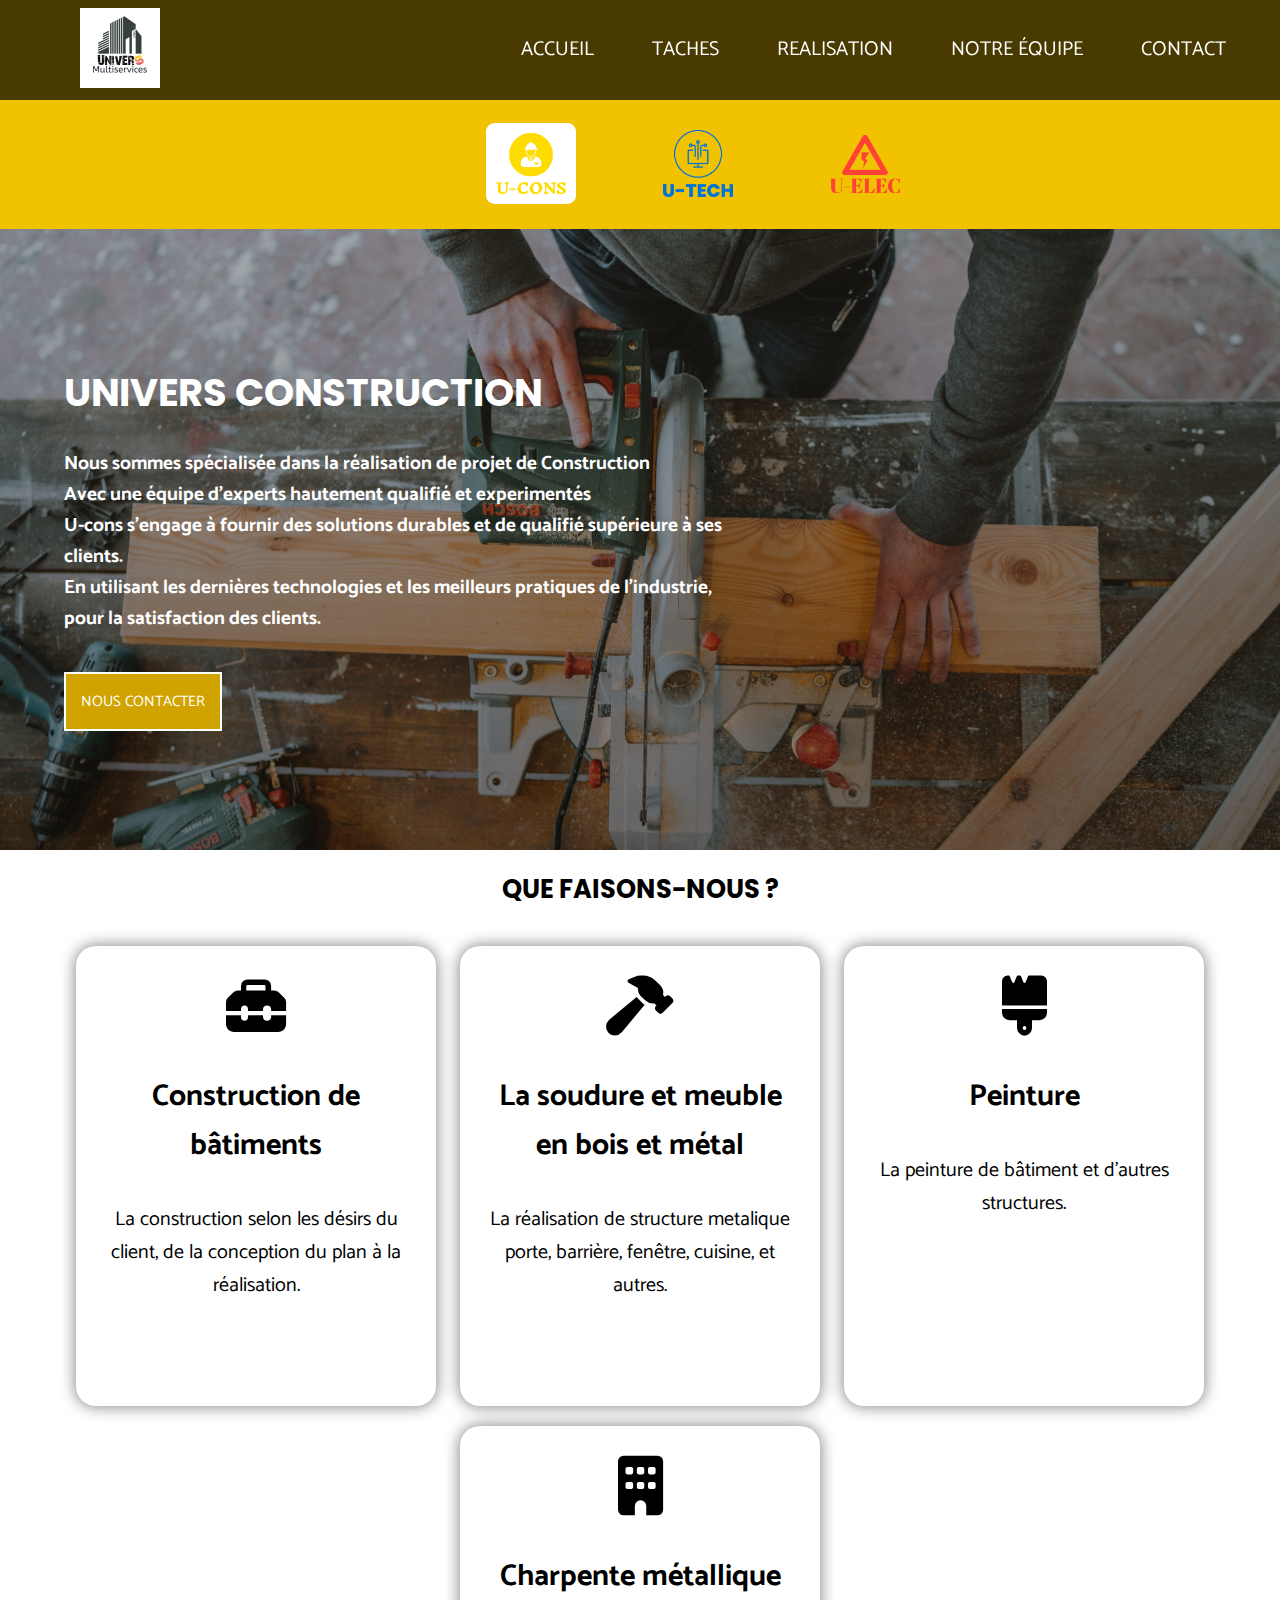
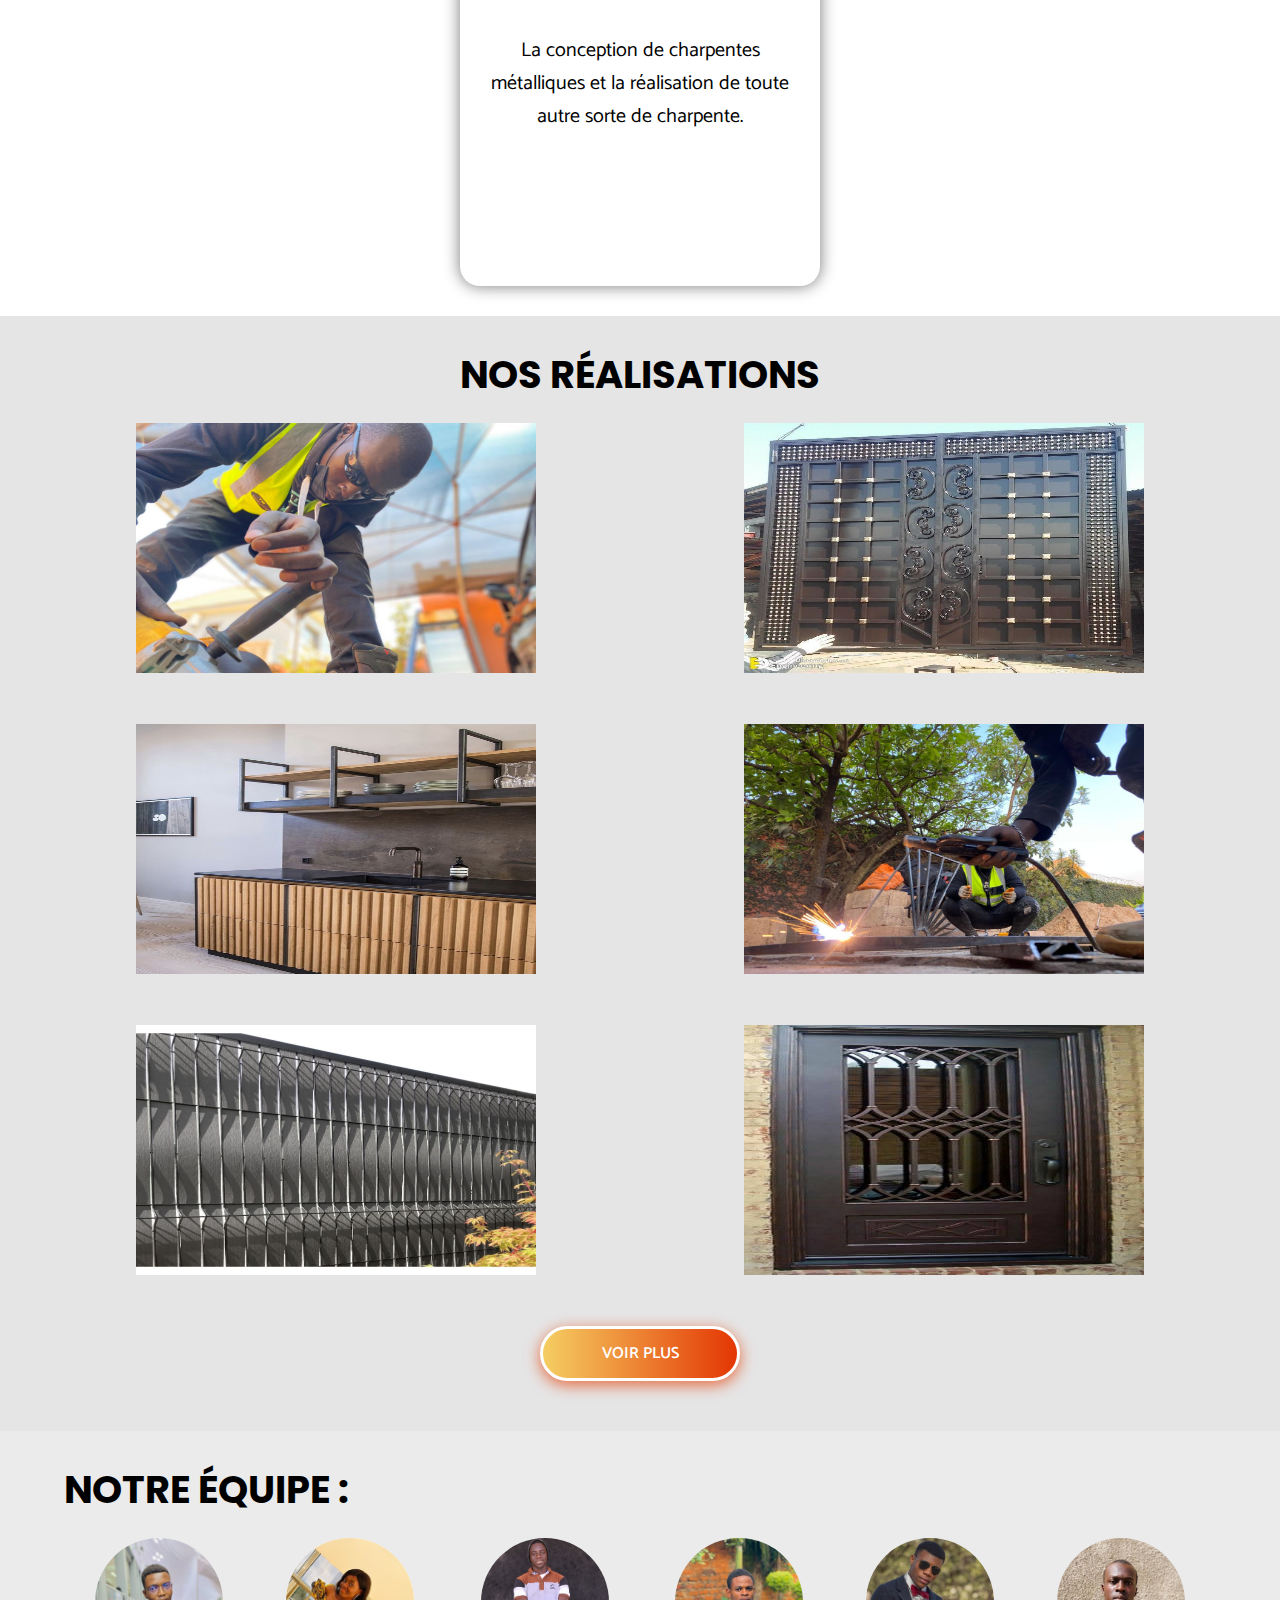
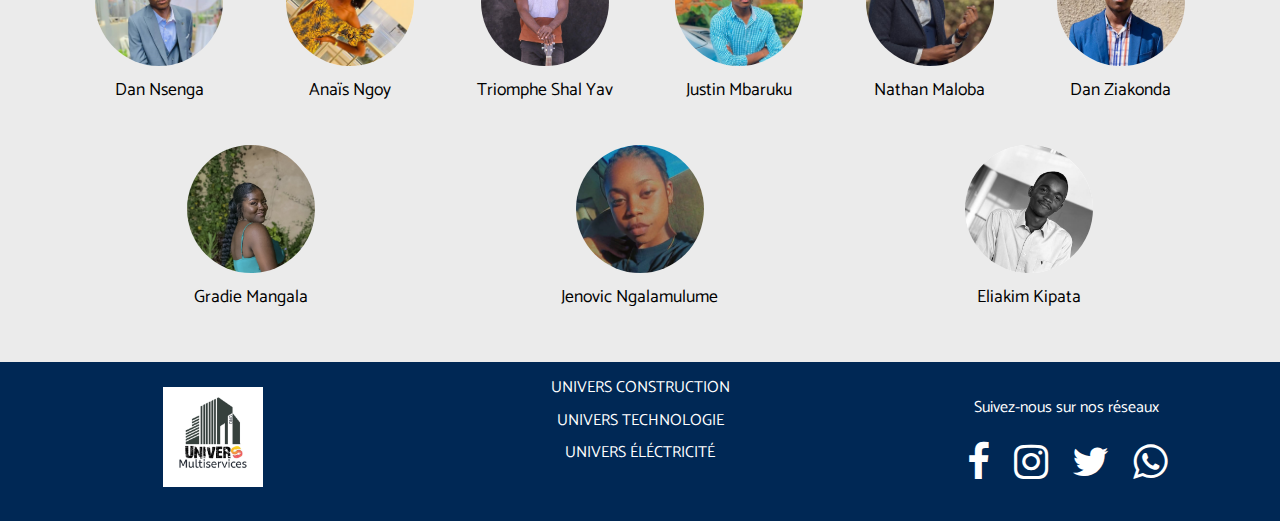
==== U-Cons/u-cons.html @ 7cdd1bfb "um" ====
<!DOCTYPE html>
<html lang="en">
<head>
    <meta charset="UTF-8">
    <meta name="viewport" content="width=device-width, initial-scale=1.0">
    <link rel="stylesheet" href="u-cons.css">
    <link rel="stylesheet" href="css/all.css">
    <link rel="stylesheet" href="https://cdnjs.cloudflare.com/ajax/libs/font-awesome/4.7.0/css/font-awesome.min.css">
    <title>U-Cons</title> 
</head>

<body>
    <script>
        function myFunction() {
            var x = document.getElementById("myTopnav");
            if (x.className === "head") {
              x.className += " responsive";
            } else {
              x.className = "head";
            }
          }
    </script>

    <header>
        <div class="head" id="myTopnav">
            <a href="../index.html" >
                <img src="um-logo.jpg" class="logo"alt="">
            </a>
            <ul>
                <li><a href="../index.html">Accueil</a></li>
                <li><a href="#taches">TACHES</a></li>
                <li><a href="#realisation">REALISATION</a></li>
                <li><a href="#team">NOTRE ÉQUIPE</a></li>
                <li><a href="#footer">CONTACT</a></li>
                <!--<li><a href="https://wa.me/message/PMEZ232IOJERG1"><i class="fa fa-whatsapp" style="font-size:28px"></i></i></a></li>-->
            </ul>
            <a href="javascript:void(0);" class="icon" onclick="myFunction()">
                <i class="fa fa-bars"></i>
            </a>            
        </div>
        <div class="navbar">
            <ul>
                <li><a href="u-cons.html"><img class="u-cons" src="Logos/u-cons/logo-no-background.png" alt=""></a></li>
                <li><a href="../u-tech/u-tech.html"><img class="u-tech" src="Logos/u-tech/logo-no-background.png" alt=""></a></li>
                <li><a href="../U_ELEC/ulec.html"><img class="u-elec" src="Logos/u-elec/logo-no-background.png" alt=""></a></li>
            </ul>
        </div>
    </header>
    <div class="body">
        <div class="first" id="first">
            <p>
                <h1>UNIVERS CONSTRUCTION</h1><br>
                <h6>Nous sommes spécialisée dans la réalisation de projet de Construction 
                    <br>Avec une équipe d'experts hautement qualifié et experimentés
                   <br>U-cons s'engage à fournir des solutions durables et de qualifié supérieure à ses clients.
                   <br>En utilisant les dernières technologies et les meilleurs pratiques de l'industrie, pour la satisfaction des clients.
                </h6><br><br>
                <a href="contact.html" class="button">NOUS CONTACTER</a>
            </p>
        </div>
        <div class="taches" id="taches">
            <h1>QUE FAISONS-NOUS ?</h1><br>
            <ul>
                <li>
                    <i class="fas fa-toolbox"></i><br><br>
                    <h2>Construction de bâtiments</h2> <br>
                    La construction selon les désirs du client, de la conception du plan à la réalisation.
                </li>
                <li>
                    <i class="fas fa-hammer"></i><br><br>
                    <h2>La soudure et meuble en bois et métal</h2><br>
                    La réalisation de structure metalique porte, barrière, fenêtre, cuisine, et autres.  
                </li>
                <li>
                    <i class="fas fa-brush"></i><br><br>
                    <h2>Peinture</h2> <br>
                    La peinture de bâtiment et d'autres structures.
                </li>
                <li>
                    <i class="fas fa-building"></i><br><br>
                    <h2>Charpente métallique</h2> <br>
                    La conception de charpentes métalliques et la réalisation de toute autre sorte de charpente.
                </li>
            </ul>
        </div>
        <div class="realisation" id="realisation">
            <h1>NOS RÉALISATIONS</h1>
            <ul>
                <li>
                    <img src="./images/dan (1).jpg" alt="">
                </li>
                <li>
                    <img src="./images/barriere (1).jpg" alt="">
                </li>
                <li>
                    <img src="./images/cuisine.jpg" alt="">
                </li>
                <li>
                    <img src="./images/IMG-20230722-WA0054.jpg" alt="">
                </li>
                <li>
                    <img src="./images/grillage.jpg" alt="">
                </li>
                <li>
                    <img src="./images/porte 3.jpg" alt="">
                </li>
            </ul>
            <button class="btn-hover color-2"><a href="realisation.html">VOIR PLUS</a></button>
        </div> 
        <div class="team" id="team">
            <H1>NOTRE ÉQUIPE :</H1>
            <ul class="mates">
                <li>
                    <a href="#"><img src="./images/dan nsenga.jpg" alt="" >
                    <br>Dan Nsenga
                    </a>
                </li>
                <li>
                    <a href="#"><img src="./images/anais2.jpg" alt="" >
                    <br>Anaïs Ngoy 
                    </a>
                </li>
                <li>
                    <a href="#"><img src="./images/triomphe.jpg" alt="" >
                    <br>Triomphe Shal Yav
                    </a>
                </li>
                <li>
                    <a href="#"><img src="./images/mbaruku.jpg" alt="">
                    <br>Justin Mbaruku
                    </a>
                </li>
                <li>
                    <a href="#"><img src="./images/nathan maloba.jpg" alt="">
                    <br>Nathan Maloba
                    <br></a>
                </li>
                <li>
                    <a href="#"><img src="./images/dan malonga.jpg" alt="">
                    <br>Dan Ziakonda
                    <br></a>
                </li>
                <li>
                    <a href="#"><img src="./images/gradie mangala.jpg" alt="">
                    <br>Gradie Mangala
                    <br></a>
                </li>
                <li>
                    <a href="#"><img src="./images/jenovic.jpg" alt="">
                    <br>Jenovic Ngalamulume
                    <br></a>
                </li>
                <li>
                    <a href="#"><img src="./images/eliakim.jpg" alt="">
                    <br>Eliakim Kipata
                    <br></a>
                </li>
            </ul>
        </div>
    </div>
    <footer class="ng-footer ng-footer-simple" id="footer">
        <section class="ng-footer-contact">
            <div class="ng-footer-links ng-footer-section">
                <img src="um-logo.jpg" alt="univers multi-services logo">
            </div>
            <div class="ng-footer-address ng-footer-section">
                <ul>
                    <li><a href="u-cons.html">UNIVERS CONSTRUCTION</a></li>
                    <li><a href="../u-tech/u-tech.html">UNIVERS TECHNOLOGIE</a></li>
                    <li><a href="../U_ELEC/ulec.html">UNIVERS ÉLÉCTRICITÉ</a></li>
                </ul>
            </div>
            <div class="ng-footer-social-icons ng-footer-section">
                <p>Suivez-nous sur nos réseaux</p>
                <a href="https://m.facebook.com/profile.php?id=100095382576963">
                    <i class="fa fa-facebook" aria-hidden="true"></i>
                </a>
                <a href="https://instagram.com/univers.multiservices?igshid=MzNlNGNkZWQ4Mg==">
                    <i class="fa fa-instagram" aria-hidden="true"></i>
                </a>
                <a href="https://twitter.com/UMservices0?t=m61WfMHbn_RxXPccQT-txw&s=08">
                    <i class="fa fa-twitter" aria-hidden="true"></i>
                </a>
                <a href="https://wa.me/message/PMEZ232IOJERG1">
                    <i class="fa fa-whatsapp" aria-hidden="true"></i>
                </a>
            </div>
        </section>
    </footer>

</body>
</html>
---- U-Cons/u-cons.css ----
@import url('https://fonts.googleapis.com/css2?family=Catamaran:wght@600&family=Poppins:wght@500&display=swap');
*{
    margin: 0;
    padding: 0;
    font-family: 'Catamaran', sans-serif;
    scroll-behavior: smooth;
}
a{
    text-decoration: none;
    color: white;
}
ul{
    list-style: none;
    display: flex;
    justify-content: space-around;
}
.head{
    top: 0;
    display: flex;
    align-items: center;
    justify-content: space-between;
    position: fixed;
    background-color:rgba(0, 0, 0, 0.7);
    width:100%;
    height: 100px;
    line-height: 100px;
    text-transform: uppercase;
    font-size: 20px;
    overflow: hidden;
}

.head li a{
    color: white;
    transition: all 0.4s;
    padding: 4px;
    border-radius: 5px;
}
.head li a:hover{
    background-color: white;
    color: black;
}
.head .icon{
    display: none;
    color: white;
}
.logo{
    position: relative;
    top: 20px;
    left: 100%;
    width: 80px;
}
.head li{
    margin-right: 50px;
}
.navbar{
    background:#f0c200;
    padding: 1vw 35%;
    padding-top: 120px;
}
.navbar ul{
    align-items: center;
}
.navbar img{
    width: clamp(70px,4vw,100px);
    height: auto;
    padding: 10px ;
}

.navbar li{
    margin: 0 10%;
}
.u-cons{
    border-radius: 10%;
    background-color:rgb(255, 255, 255);
}
h1{
    font-family: 'Poppins';
    font-size: clamp(20px, 3vw, 70px);
}
h6{
    font-size: clamp(15px, 1.5vw, 25px);
}
p{
    padding: 5%;
}
.first{
    padding: 20px 5%;
    color: white;
    background: linear-gradient(rgba(0, 0, 0, 0.3), rgba(0, 0, 0, 0.5)),url(./images/batiment\ \(1\).jpg)no-repeat center;
    background-size: cover;
}
.first h6{
    padding-right: 40%;
}
.button{
    padding: 15px;
    color: white;
    font-size: 15px;
    background-color: #d1a300;
    border: white solid 2px;
    transition: all 0.4s;
    cursor: pointer;
}
.button:hover{
    color: #d1a300;
    background-color: white;
    border: #d1a300 solid 2px;

}
.taches{
    text-align: center;
    padding: 20px 5%;
}
.taches h1{
    font-family: 'Poppins';
    font-weight: bold;
    font-size: clamp(20px, 2vw, 70px);
}
.taches ul{
    flex-wrap: wrap;
    align-items: center;
}
.taches li{
    box-shadow: 0px 0px 15px 1px #888888;
    height: 400px;
    width: 300px;
    margin: 10px;
    border-radius: 20px;
    padding: 30px;
    font-size: 20px;
    transition: all 0.3s;
}
.taches li:hover{
    height: 440px;
    width: 330px;
    color: white;
    background-color: #ffdd00;
}
.taches i{
    color: #ffdd00 auto;
    font-size: 60px;
}

.taches h2{
    font-size: 30px;
    font-weight: bold;
}
.team{
    padding: 30px 5%;
    background: #ebebeb;
}
.team ul{
    font-size: 1.1rem;
    flex-wrap: wrap;
    text-align: center;
}
.team img{
    background: white;
    width: clamp(100px, 10vw, 200px);
    border-radius:100% ;
}
.team li{
    margin: 20px ;
}
.team a{
    color: black;
}
.realisation{
    background-color: rgba(0, 0, 0, 0.1);
    text-align: center;
    padding: 30px 2.5%;
    font-size: clamp(20px, 1vw, 50px);
}
.realisation ul{
    flex-wrap: wrap;
}
.realisation li{
    margin: 20px;
}
.realisation li h6{
    color: white;
    font-weight: 400;
}
.realisation img{
    width: 25rem;
    height: 250px;
}
/*
*
*
*  THIS IS DRAFT
*
*
*/



/*
*
*
*  THIS IS DRAFT
*
*
*/


.slide {
    width: 580px;
    height: 435px;
    color: white;
    line-height: 250px;
    font-size: 60px;
    font-weight: bold;
    text-align: center;
    
}

.slider {
    padding: 20px auto;
    justify-content: center;
    position: relative;
    width: 580px;
    height: 435px;
    margin: 0 auto;
}
.slide img{
    width: 100%;
}
.slider .viewport {
    overflow: hidden;
}

.slider .tape {
    list-style: none;
    left: 0;
    position: relative;
    transition: left 1s ease-out;
}

.slider .tape>li {
    float: left;
    position: relative;
}

.slider .next,
.slider .prev {
    color: #FFF;
    background: rgba(0,0,0,0.4);
    z-index: 100;
    position: absolute;
    top: 46px;
    bottom: 0px;
    height: 100%;
    width: 100px;
    text-align: center;
    line-height: 435px;
    font-size: 50px;
    text-decoration: none;
    opacity: 0;
    transition: opacity 200ms ease;
}

.slider .next:hover, 
.slider .prev:hover {
    opacity: 1;
}

.slider .next:active, 
.slider .prev:active {
    opacity: 0;
}

.slider .next {
    right: 0px;
}

.slider .prev {
    left: 0px;
}
.ng-footer.ng-footer-simple {
	background-color:#002855;
	color:#fff;
	text-align:center;
    align-items: center;
}
.ng-footer-contact {
	display:flex;
}
.ng-footer-section {
	display:inline-block;
	flex:1;
	padding:10px 0;
}
.ng-link-standalone {
	color:#f0c200;
	text-transform:uppercase;
	font-style:bolder;
	text-decoration:none;
}
.ng-link-standalone:first-child {
	margin-right:20px;
}
footer img {
	max-width:100px;
	padding:15px 0;
}
footer li{
    padding: 5px 0;
    color: white;
}
footer li a{
    transition: all 0.4s;
    padding: 1px;
    border-radius: 5px;
}
footer li a:hover{
    background-color: white;
    color: #002855;
}
.ng-footer-address ul {
    display: block;
	list-style-type:none;
	padding-left:0;
	line-height:1.4em;
}
.ng-footer-social-icons i {
	fill:#fff;
	margin:0 10px;
    font-size: 40px;
}
.btn-hover {
    width: 200px;
    font-size: 16px;
    font-weight: 600;
    color: #fff;
    cursor: pointer;
    border: 3px solid white;
    margin: 20px;
    height: 55px;
    text-align:center;
    background-size: 300% 100%;
    border-radius: 50px;
    -moz-transition: all .4s ease-in-out;
    -o-transition: all .4s ease-in-out;
    -webkit-transition: all .4s ease-in-out;
    transition: all .4s ease-in-out;
}

.btn-hover:hover {
    background-position: 100% 0;
    -moz-transition: all .4s ease-in-out;
    -o-transition: all .4s ease-in-out;
    -webkit-transition: all .4s ease-in-out;
    transition: all .4s ease-in-out;
}

.btn-hover:focus {
    outline: none;
}
.btn-hover.color-2 {
    background-image: linear-gradient(to right, #f5ce62, #e43603, #fa7199, #e85a19);
    box-shadow: 0 4px 15px 0 rgba(229, 66, 10, 0.75);
}
.btn-hover.color-9 {
    background-image: linear-gradient(to right, #25aae1, #4481eb, #04befe, #3f86ed);
    box-shadow: 0 4px 15px 0 rgba(65, 132, 234, 0.75);
}
.btn-hover.color-11 {
    background-image: linear-gradient(to right, #eb3941, #f15e64, #e14e53, #e2373f);  box-shadow: 0 5px 15px rgba(242, 97, 103, .4);
}

@media screen and (max-width: 1000px) {

    .logo{
        left: 50%;
        width: 50px;
    }
    .head{
        height: 80px;
    }
    .head .icon{
        display: block;
        padding-right: 40px;
        
    }
    .head ul:not(:first-child){
        display: none;
    }
    .head.responsive{
        position: fixed;
        height: fit-content;
        align-items: baseline;
    }

    .head.responsive .icon{
        padding-right: 60px;
    }
    .head.responsive ul{
        display: block;
        text-align: center;
    }
    .head.responsive .icon{
        order: 3;
    }
    .head.responsive li{
        margin-right: 0;
    }
    .navbar{
        padding-top: 100px;
    }
    .first{
        text-align: center;
    }
    .first h6{
        padding-right: 0;
    }
    .taches h1{
        font-size: 20px;
    }
    .taches h2{
        font-size: 22px;
    }
    .taches li{
        height: 300px;
        font-size: 18px;
        padding: 20px;
    }
    .taches li:hover{
        height: 330px;
    }
    .taches i{
        font-size: 25px;
    }
    .ng-footer-contact {
		flex-direction:column;
		align-items:center;
	}
  .ng-footer-social-icons svg:hover {
  	transform:scale(1.2);
  	transition:all .2s ease;
  }
  .ng-link-standalone:hover {
  	text-decoration:underline;
  }

    /*.head{
        display: block;
        height: fit-content;
    }
    .head ul{
        top: 0;
        flex-direction: column;
    }
    .head li{
        text-align: center;
    }
    .logo{
        width: 60px;
    }*/
}
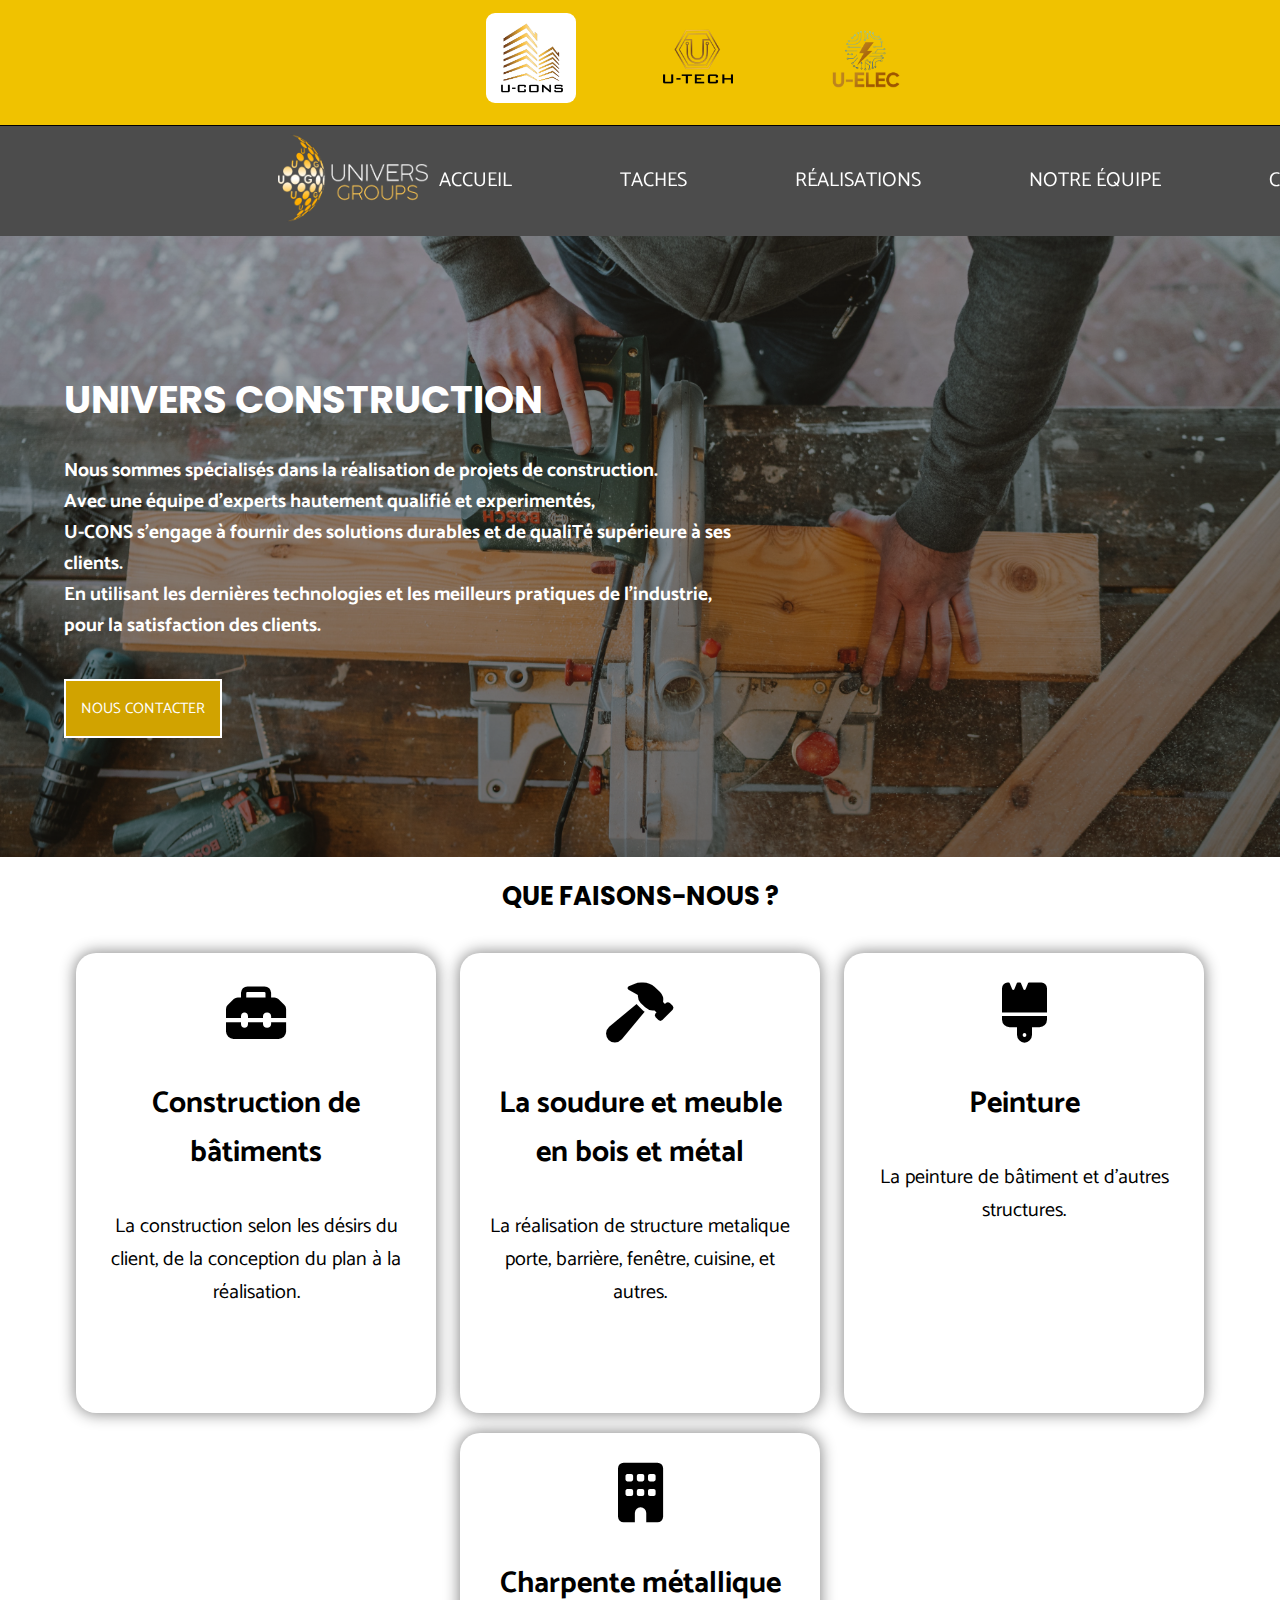
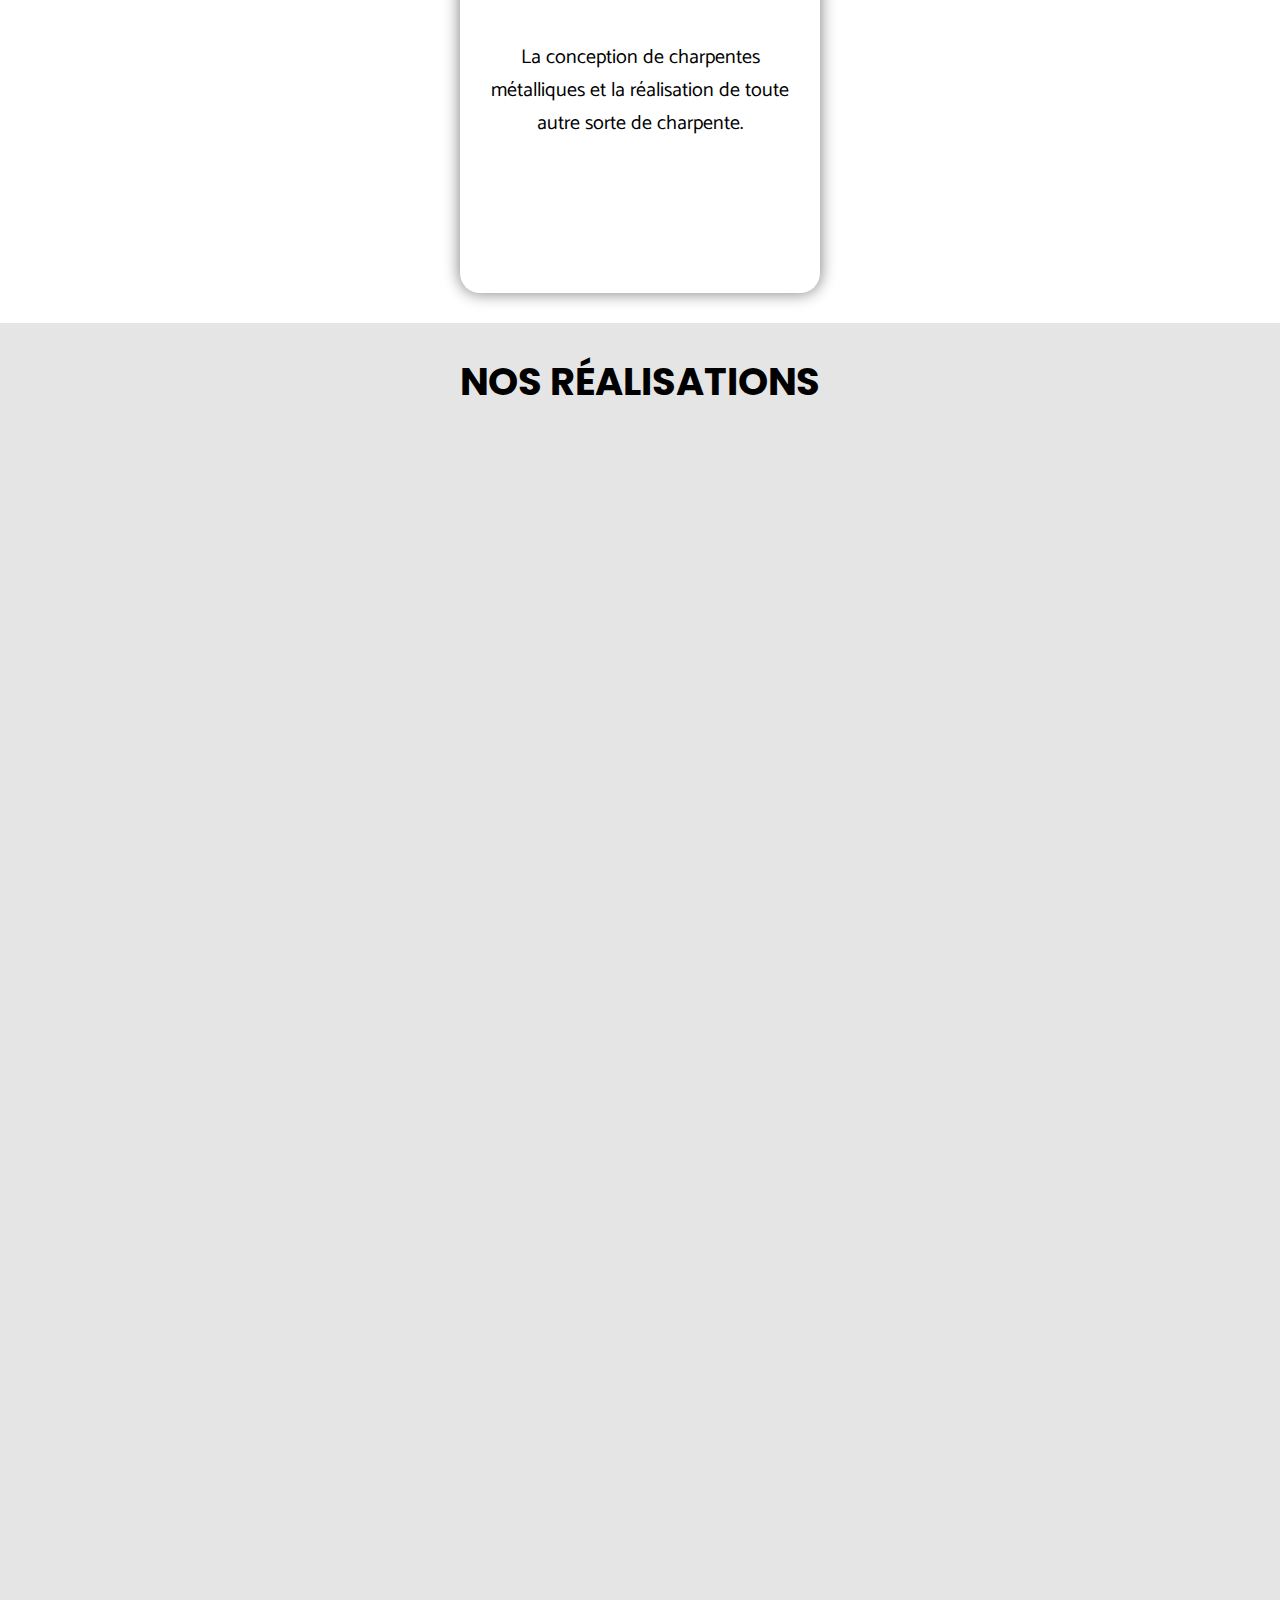
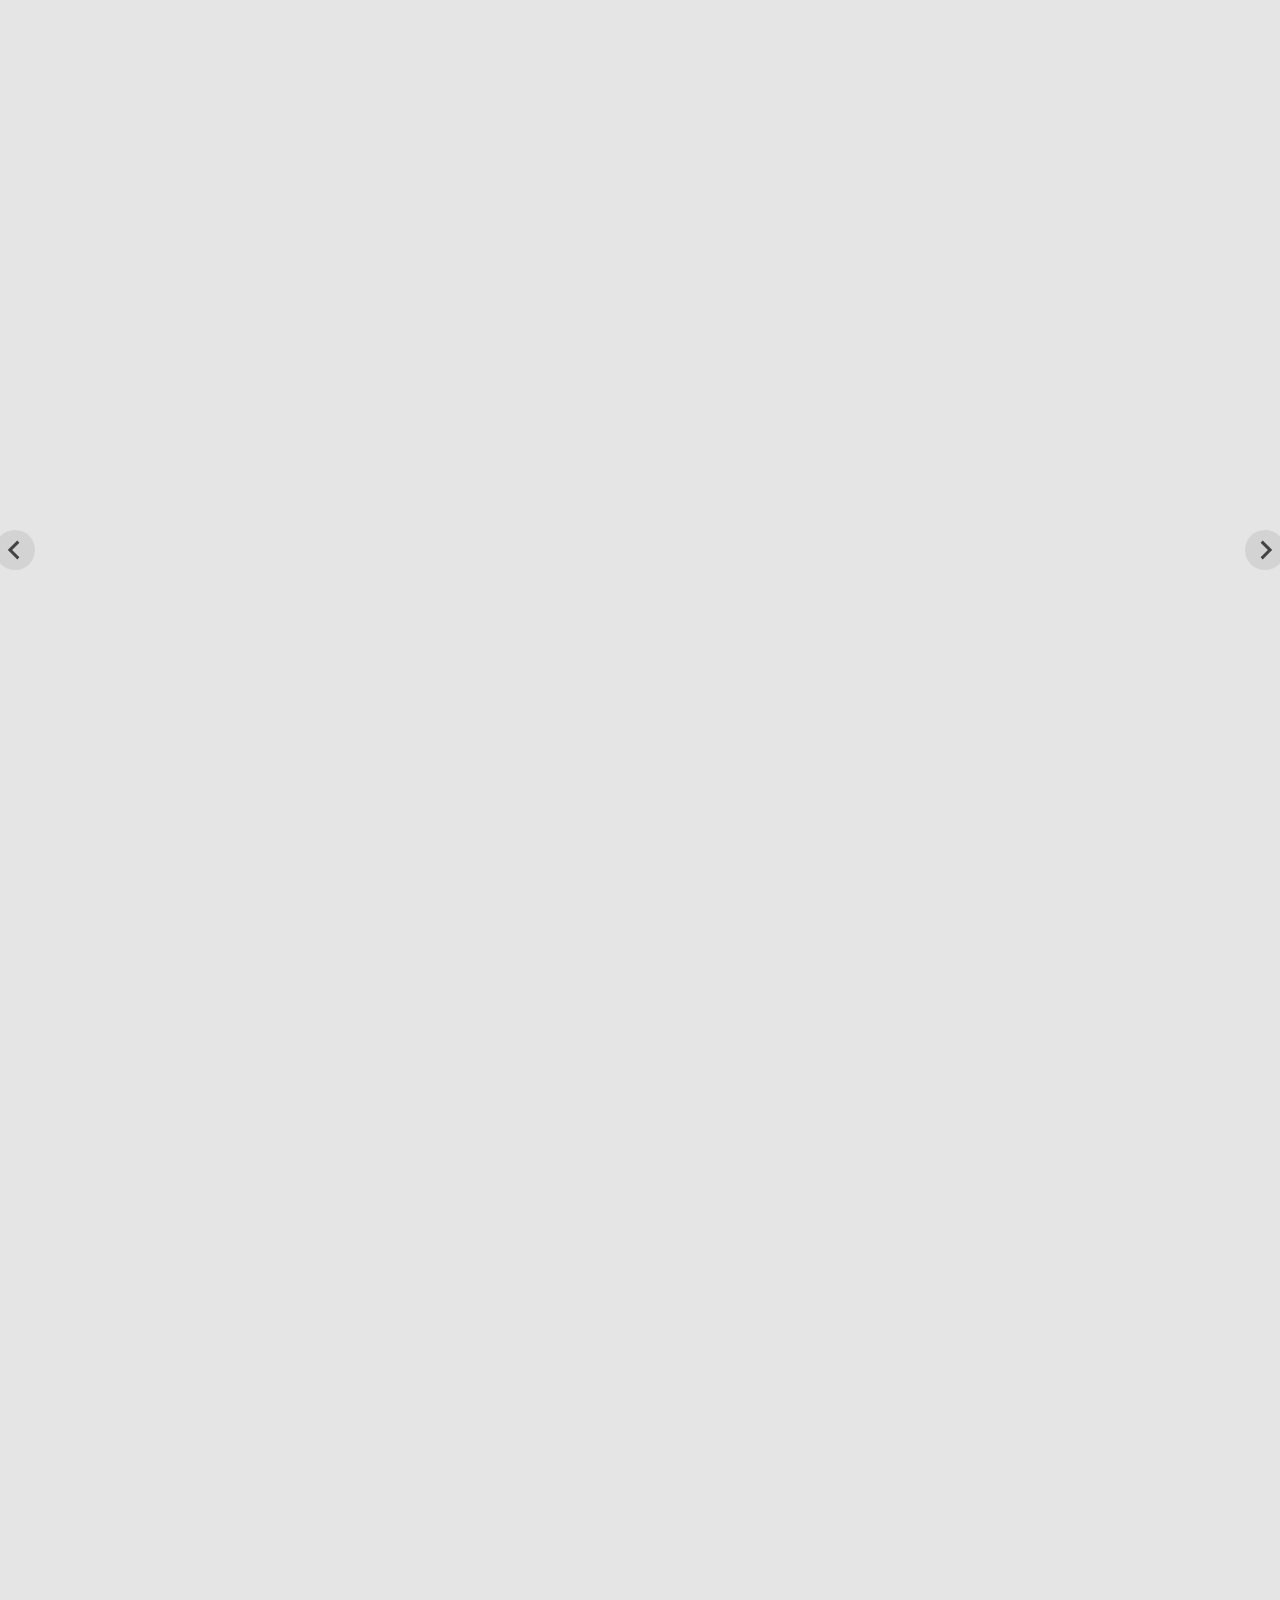
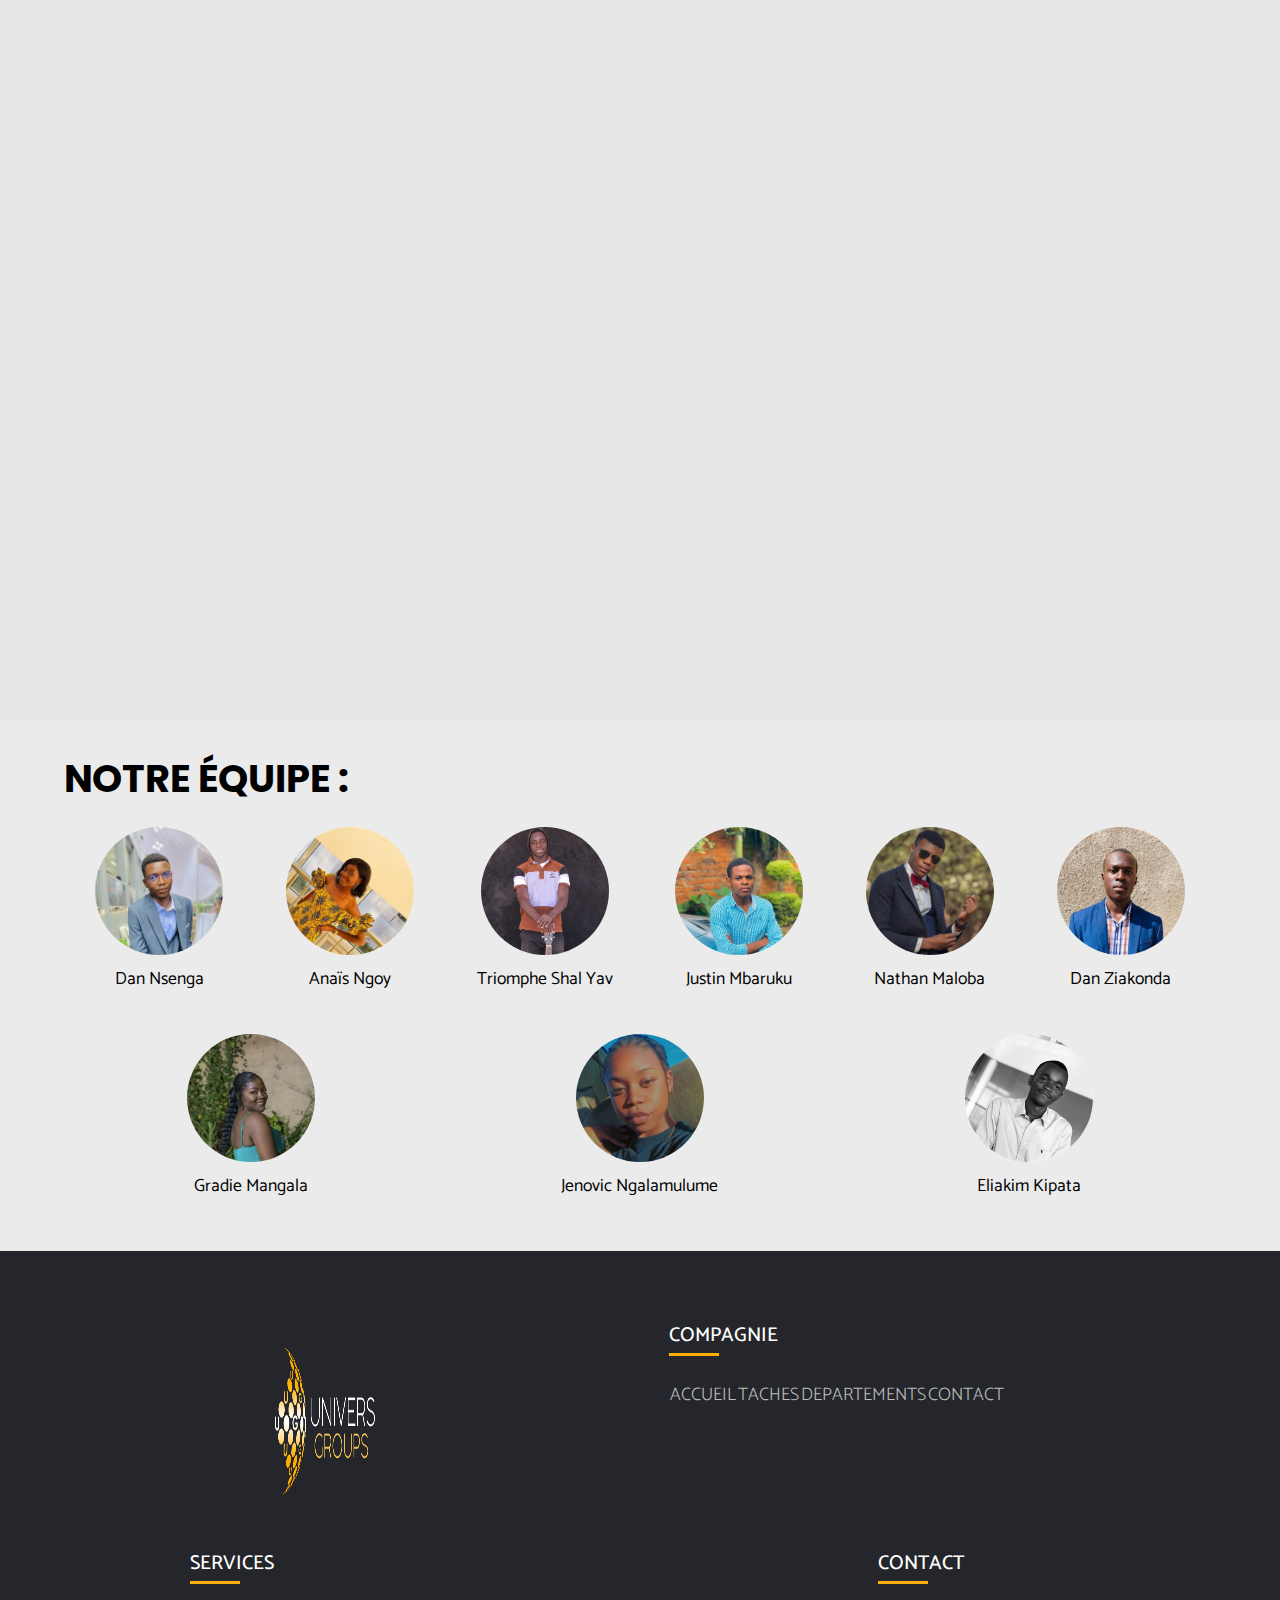
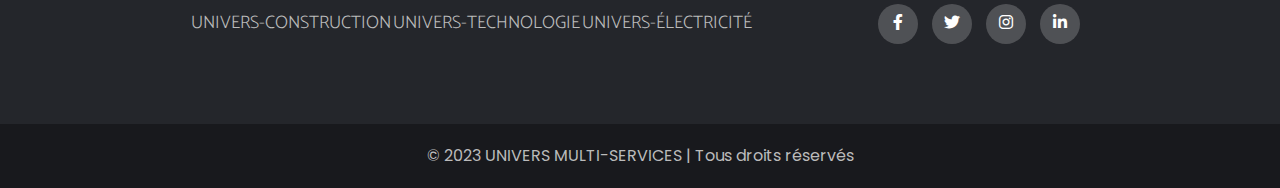
==== commit 7de32503: "um" ====
--- a/U-Cons/u-cons.html
+++ b/U-Cons/u-cons.html
@@ -3,10 +3,14 @@
 <head>
     <meta charset="UTF-8">
     <meta name="viewport" content="width=device-width, initial-scale=1.0">
+    <link rel="icon" type="image/x-icon" href="../Logos/um-favicon.png">
     <link rel="stylesheet" href="u-cons.css">
-    <link rel="stylesheet" href="css/all.css">
-    <link rel="stylesheet" href="https://cdnjs.cloudflare.com/ajax/libs/font-awesome/4.7.0/css/font-awesome.min.css">
-    <title>U-Cons</title> 
+    <link rel="stylesheet" href="../view/css/nav-footer.css">
+    <link rel="stylesheet" href="../fontawesome-free-6.4.0-web/css/all.css">
+    <link rel="stylesheet" href="splide.min.css">
+    <link rel="shortcut icon" href="view/img/logo.jpg" type="image/x-icon">
+    <script src="splide.min.js"></script>
+    <title>U-CONS</title> 
 </head>
 
 <body>
@@ -22,45 +26,45 @@
     </script>
 
     <header>
-        <div class="head" id="myTopnav">
-            <a href="../index.html" >
-                <img src="um-logo.jpg" class="logo"alt="">
-            </a>
-            <ul>
-                <li><a href="../index.html">Accueil</a></li>
-                <li><a href="#taches">TACHES</a></li>
-                <li><a href="#realisation">REALISATION</a></li>
-                <li><a href="#team">NOTRE ÉQUIPE</a></li>
-                <li><a href="#footer">CONTACT</a></li>
-                <!--<li><a href="https://wa.me/message/PMEZ232IOJERG1"><i class="fa fa-whatsapp" style="font-size:28px"></i></i></a></li>-->
+
+        <div class="navbar">
+            <ul class="ul">
+                <li><a href="u-cons.html" class="a"><img class="u-cons" src="../Logos/u-cons-no-background.png" alt=""></a></li>
+                <li><a href="../u-tech/u-tech.html" class="a"><img class="u-tech" src="../Logos/utech.png" alt=""></a></li>
+                <li><a href="../U_ELEC/u-elec.html" class="a"><img class="u-elec" src="../Logos/u-elec-no-background.png" alt=""></a></li>
             </ul>
-            <a href="javascript:void(0);" class="icon" onclick="myFunction()">
-                <i class="fa fa-bars"></i>
-            </a>            
-        </div>
-        <div class="navbar">
-            <ul>
-                <li><a href="u-cons.html"><img class="u-cons" src="Logos/u-cons/logo-no-background.png" alt=""></a></li>
-                <li><a href="../u-tech/u-tech.html"><img class="u-tech" src="Logos/u-tech/logo-no-background.png" alt=""></a></li>
-                <li><a href="../U_ELEC/ulec.html"><img class="u-elec" src="Logos/u-elec/logo-no-background.png" alt=""></a></li>
-            </ul>
         </div>
     </header>
+    <div class="head" id="myTopnav">
+        <a href="../index.html" class="a">
+            <img src="../Logos/um-logo.png" class="logo"alt="">
+        </a>
+        <ul class="ul">
+            <li><a href="../index.html" class="a">Accueil</a></li>
+            <li><a href="#taches" class="a">TACHES</a></li>
+            <li><a href="#realisation" class="a">RÉALISATIONs</a></li>
+            <li><a href="#team" class="a">NOTRE ÉQUIPE</a></li>
+            <li><a href="#footer" class="a">CONTACT</a></li>
+        </ul>
+        <a href="javascript:void(0);" class="icon" onclick="myFunction()">
+            <i class="fa fa-bars"></i>
+        </a>            
+    </div>
     <div class="body">
         <div class="first" id="first">
             <p>
                 <h1>UNIVERS CONSTRUCTION</h1><br>
-                <h6>Nous sommes spécialisée dans la réalisation de projet de Construction 
-                    <br>Avec une équipe d'experts hautement qualifié et experimentés
-                   <br>U-cons s'engage à fournir des solutions durables et de qualifié supérieure à ses clients.
-                   <br>En utilisant les dernières technologies et les meilleurs pratiques de l'industrie, pour la satisfaction des clients.
+                <h6>Nous sommes spécialisés dans la réalisation de projets de construction. 
+                    <br>Avec une équipe d'experts hautement qualifié et experimentés,
+                    <br>U-CONS s'engage à fournir des solutions durables et de qualiTé supérieure à ses clients.
+                    <br>En utilisant les dernières technologies et les meilleurs pratiques de l'industrie, pour la satisfaction des clients.
                 </h6><br><br>
-                <a href="contact.html" class="button">NOUS CONTACTER</a>
+                <a href="#footer" class="button" >NOUS CONTACTER</a>
             </p>
         </div>
         <div class="taches" id="taches">
             <h1>QUE FAISONS-NOUS ?</h1><br>
-            <ul>
+            <ul class="ul">
                 <li>
                     <i class="fas fa-toolbox"></i><br><br>
                     <h2>Construction de bâtiments</h2> <br>
@@ -85,108 +89,131 @@
         </div>
         <div class="realisation" id="realisation">
             <h1>NOS RÉALISATIONS</h1>
-            <ul>
-                <li>
-                    <img src="./images/dan (1).jpg" alt="">
-                </li>
-                <li>
-                    <img src="./images/barriere (1).jpg" alt="">
-                </li>
-                <li>
-                    <img src="./images/cuisine.jpg" alt="">
-                </li>
-                <li>
-                    <img src="./images/IMG-20230722-WA0054.jpg" alt="">
-                </li>
-                <li>
-                    <img src="./images/grillage.jpg" alt="">
-                </li>
-                <li>
-                    <img src="./images/porte 3.jpg" alt="">
-                </li>
-            </ul>
-            <button class="btn-hover color-2"><a href="realisation.html">VOIR PLUS</a></button>
+            <section class="splide" aria-label="Splide Basic HTML Example">
+                <div class="splide__track">
+                      <ul class="splide__list">
+                          <li class="splide__slide"><img src="./images/porte3.jpg" alt=""></li>
+                          <li class="splide__slide"><img src="./images/porte1.jpg" alt=""></li>
+                          <li class="splide__slide"><img src="./images/porte2.jpg" alt=""></li>
+                          <li class="splide__slide"><img src="./images/photo_5_2023-08-19_23-03-56.jpg" alt=""></li>
+                          <li class="splide__slide"><img src="./images/photo_6_2023-08-19_23-03-56.jpg" alt=""></li>
+                          <li class="splide__slide"><img src="./images/photo_9_2023-08-19_23-03-56.jpg" alt=""></li>
+                          <li class="splide__slide"><img src="./images/photo_4_2023-08-19_23-03-56.jpg" alt=""></li>
+                          <li class="splide__slide"><img src="./images/photo_8_2023-08-19_23-03-56.jpg" alt=""></li>
+                          <li class="splide__slide"><img src="./images/photo_7_2023-08-19_23-03-56.jpg" alt=""></li>
+                          <li class="splide__slide"><img src="./images/IMG-20230722-WA0048.jpg" alt=""></li>
+                          <li class="splide__slide"><img src="./images/IMG-20230722-WA0042.jpg" alt=""></li>
+                          <li class="splide__slide"><img src="./images/grillage(2).jpg" alt=""></li>
+
+                        </ul>
+                </div>
+            </section>
         </div> 
+
         <div class="team" id="team">
             <H1>NOTRE ÉQUIPE :</H1>
-            <ul class="mates">
-                <li>
-                    <a href="#"><img src="./images/dan nsenga.jpg" alt="" >
+            <ul class="mates" id="ul">
+                <li>
+                    <a href="#" class="a"><img src="./images/dan nsenga.jpg" alt="" >
                     <br>Dan Nsenga
                     </a>
                 </li>
                 <li>
-                    <a href="#"><img src="./images/anais2.jpg" alt="" >
+                    <a href="#" class="a"><img src="./images/anais.jpg" alt="" >
                     <br>Anaïs Ngoy 
                     </a>
                 </li>
                 <li>
-                    <a href="#"><img src="./images/triomphe.jpg" alt="" >
+                    <a href="#" class="a"><img src="./images/triomphe.jpg" alt="" >
                     <br>Triomphe Shal Yav
                     </a>
                 </li>
                 <li>
-                    <a href="#"><img src="./images/mbaruku.jpg" alt="">
+                    <a href="#" class="a"><img src="./images/mbaruku.jpg" alt="">
                     <br>Justin Mbaruku
                     </a>
                 </li>
                 <li>
-                    <a href="#"><img src="./images/nathan maloba.jpg" alt="">
+                    <a href="#" class="a"><img src="./images/nathan maloba.jpg" alt="">
                     <br>Nathan Maloba
                     <br></a>
                 </li>
                 <li>
-                    <a href="#"><img src="./images/dan malonga.jpg" alt="">
+                    <a href="#" class="a"><img src="./images/dan malonga.jpg" alt="">
                     <br>Dan Ziakonda
                     <br></a>
                 </li>
                 <li>
-                    <a href="#"><img src="./images/gradie mangala.jpg" alt="">
+                    <a href="#" class="a"><img src="./images/gradie mangala.jpg" alt="">
                     <br>Gradie Mangala
                     <br></a>
                 </li>
                 <li>
-                    <a href="#"><img src="./images/jenovic.jpg" alt="">
+                    <a href="#" class="a"><img src="./images/jenovic.jpg" alt="">
                     <br>Jenovic Ngalamulume
                     <br></a>
                 </li>
                 <li>
-                    <a href="#"><img src="./images/eliakim.jpg" alt="">
+                    <a href="#" class="a"><img src="./images/eliakim.jpg" alt="">
                     <br>Eliakim Kipata
                     <br></a>
                 </li>
             </ul>
         </div>
     </div>
-    <footer class="ng-footer ng-footer-simple" id="footer">
-        <section class="ng-footer-contact">
-            <div class="ng-footer-links ng-footer-section">
-                <img src="um-logo.jpg" alt="univers multi-services logo">
+    <footer class="footer" id="footer">
+        <div class="footer1">
+            <div class="footerA">
+                <div class="footer-col">
+                    <img src="../Logos/um-logo.png" class="logo_1" alt="">
+                </div>
+                <div class="footer-col">
+                    <h4>COMPAGNIE</h4>
+                    <ul>
+                        <li><a href="#navbar">ACCUEIL</a></li>
+                        <li><a href="#home">TACHES</a></li>
+                        <li><a href="#service">DEPARTEMENTS</a></li>
+                        <li><a href="#footer">CONTACT</a></li>
+                    </ul>
+                </div>
+                <div class="footer-col">
+                    <h4>SERVICES</h4>
+                    <ul>
+                        <li><a href="u-cons.html">UNIVERS-CONSTRUCTION</a></li>
+                        <li><a href="../u-tech/u-tech.html">UNIVERS-TECHNOLOGIE</a></li>
+                        <li><a href="../U_ELEC/u-elec.html">UNIVERS-ÉLECTRICITÉ</a></li>
+                    </ul>
+                </div>
+                <div class="footer-col">
+                    <h4>CONTACT</h4>
+                    <div class="social-links">
+                        <a href="https://web.facebook.com/profile.php?id=100095382576963"><i class="fab fa-facebook-f"></i></a>
+                        <a href="https://twitter.com/UMservices0"><i class="fab fa-twitter"></i></a>
+                        <a href="https://www.instagram.com/univers.multiservices/"><i class="fab fa-instagram"></i></a>
+                        <a href="https://www.linkedin.com/company/98582283/admin/feed/posts/?feedType=following"><i class="fab fa-linkedin-in"></i></a>
+                    </div>
+                </div>
             </div>
-            <div class="ng-footer-address ng-footer-section">
-                <ul>
-                    <li><a href="u-cons.html">UNIVERS CONSTRUCTION</a></li>
-                    <li><a href="../u-tech/u-tech.html">UNIVERS TECHNOLOGIE</a></li>
-                    <li><a href="../U_ELEC/ulec.html">UNIVERS ÉLÉCTRICITÉ</a></li>
-                </ul>
-            </div>
-            <div class="ng-footer-social-icons ng-footer-section">
-                <p>Suivez-nous sur nos réseaux</p>
-                <a href="https://m.facebook.com/profile.php?id=100095382576963">
-                    <i class="fa fa-facebook" aria-hidden="true"></i>
-                </a>
-                <a href="https://instagram.com/univers.multiservices?igshid=MzNlNGNkZWQ4Mg==">
-                    <i class="fa fa-instagram" aria-hidden="true"></i>
-                </a>
-                <a href="https://twitter.com/UMservices0?t=m61WfMHbn_RxXPccQT-txw&s=08">
-                    <i class="fa fa-twitter" aria-hidden="true"></i>
-                </a>
-                <a href="https://wa.me/message/PMEZ232IOJERG1">
-                    <i class="fa fa-whatsapp" aria-hidden="true"></i>
-                </a>
-            </div>
-        </section>
+        </div>
+        <p>© 2023 UNIVERS MULTI-SERVICES | Tous droits réservés</p>
     </footer>
-
+    <!--<script>
+        new Splide( '.splide' ).mount( window.splide.Extensions );
+    </script>-->
+    <script>
+        var splide = new Splide('.splide', {
+            type: 'loop',
+            perPage: 3,
+            breakpoints: {
+                1023: {
+                    perPage: 1,
+                }
+            }
+        });
+        
+        splide.mount();
+    </script>
 </body>
+
+
 </html>--- a/view/css/nav-footer.css
+++ b/view/css/nav-footer.css
@@ -0,0 +1,238 @@
+/*Partie des 3 icônes*/
+
+.navbar {
+    padding: 1vw 35%;
+    border-bottom: 1px solid;
+}
+
+.navbar ul {
+    align-items: center;
+}
+
+.navbar img {
+    width: clamp(70px, 4vw, 100px);
+    height: auto;
+    padding: 10px;
+}
+
+.navbar li {
+    margin: 0 10%;
+}
+
+/*Barre de navigation*/
+.head {
+    z-index: 2;
+    top: 0;
+    display: flex;
+    align-items: center;
+    justify-content: space-between;
+    position: sticky;
+    padding: 5px 10%;
+    text-transform: uppercase;
+    font-size: 20px;
+}
+
+.head li a {
+    transition: all 0.4s;
+    border-radius: 5px;
+    color: white;
+}
+
+.head .icon {
+    display: none;
+}
+
+.logo {
+    position: relative;
+    width: 150px;
+}
+
+.head li {
+    margin-left: 50px;
+}
+
+@media screen and (max-width: 1023px) {
+
+    .logo {
+        width: 95px;
+        z-index: 2;
+    }
+
+    .head .icon {
+        display: block;
+        color: white;
+        z-index: 2;
+    }
+
+    .head ul:not(:first-child) {
+        display: none;
+    }
+
+    .head.responsive {
+        align-items:baseline;
+        height: fit-content;
+        z-index: 2;
+    }
+
+    .head.responsive ul {
+        z-index: 1;
+        left: 0;
+        padding-top: 50px;
+        background-color: inherit;
+        width: 100%;
+        position: absolute;
+        display: block;
+        text-align: center;
+    }
+
+    .head.responsive .icon {
+        bottom: 16px;
+        position: relative;
+        order: 3;
+    }
+
+    .head.responsive li {
+        margin-left: 0;
+        padding: 15px 0;
+    }
+
+    .navbar img{
+        width: 50px;
+        z-index: 3;
+    }
+}
+
+
+@keyframes fade-in-left {
+    0% {
+      transform: translateX(-50px);
+      opacity: 0;
+    }
+    100% {
+      transform: translateX(0);
+      opacity: 1;
+    }
+  }
+
+
+/*footer*/
+.footer {
+    background-color: #24262b;
+    line-height: 1.5;
+    font-family: 'Poppins', sans-serif;
+}
+
+.footer1 {
+    padding: 50px 10%;
+}
+
+.footerA {
+    justify-content: space-around;
+    display: flex;
+    flex-wrap: wrap;
+}
+
+.footer-col {
+    margin: 20px;
+}
+
+.footer ul {
+    list-style: none;
+}
+
+
+.footer-col h4 {
+    font-size: 20px;
+    color: #ffffff;
+    text-transform: capitalize;
+    margin-bottom: 25px;
+    font-weight: 500;
+    position: relative;
+}
+
+.footer-col h4::before {
+    content: '';
+    position: absolute;
+    left: 0;
+    bottom: -5px;
+    background-color: #ffb000;
+    height: 3px;
+    box-sizing: border-box;
+    width: 50px;
+}
+
+.footer-col ul li::not(:last-child) {
+    margin-bottom: 10px;
+}
+
+.footer-col ul li a {
+    font-size: 18px;
+    text-transform: capitalize;
+    color: #ffffff;
+    text-decoration: none;
+    font-weight: 300;
+    color: #bbbbbb;
+    display: block;
+    transition: all 0.3s ease;
+}
+
+.footer-col ul li a:hover {
+    color: #ffffff;
+    padding-left: 10px;
+}
+
+.footer-col .social-links a {
+    display: inline-block;
+    height: 40px;
+    width: 40px;
+    background-color: rgba(255, 255, 255, 0.2);
+    margin: 0 10px 10px 0;
+    text-align: center;
+    line-height: 40px;
+    border-radius: 50%;
+    color: #ffffff;
+    transition: all 0.5s ease;
+}
+
+.footer-col .social-links a:hover {
+    color: #24262b;
+    background-color: #ffffff;
+}
+
+.footer p {
+    background-color: #18191d;
+    color: #bbbbbb;
+    text-align: center;
+    font-size: 1em;
+    padding: 20px 0;
+    font-family: 'Poppins', sans-serif;
+}
+
+.logo_1 {
+    position: relative;
+    top: 10px;
+    height: 150px;
+}
+
+
+/*responsivité*/
+@media(max-width: 767px) {
+    .footer1{
+        padding: 0 10%;
+    }
+    .footer-col {
+        justify-content: left;
+        margin-bottom: 30px;
+    }
+
+    .footerA {
+        display: block;
+    }
+}
+
+@media(max-width: 574px) {
+    .footer-col {
+        display: block;
+        width: 100%;
+    }
+}